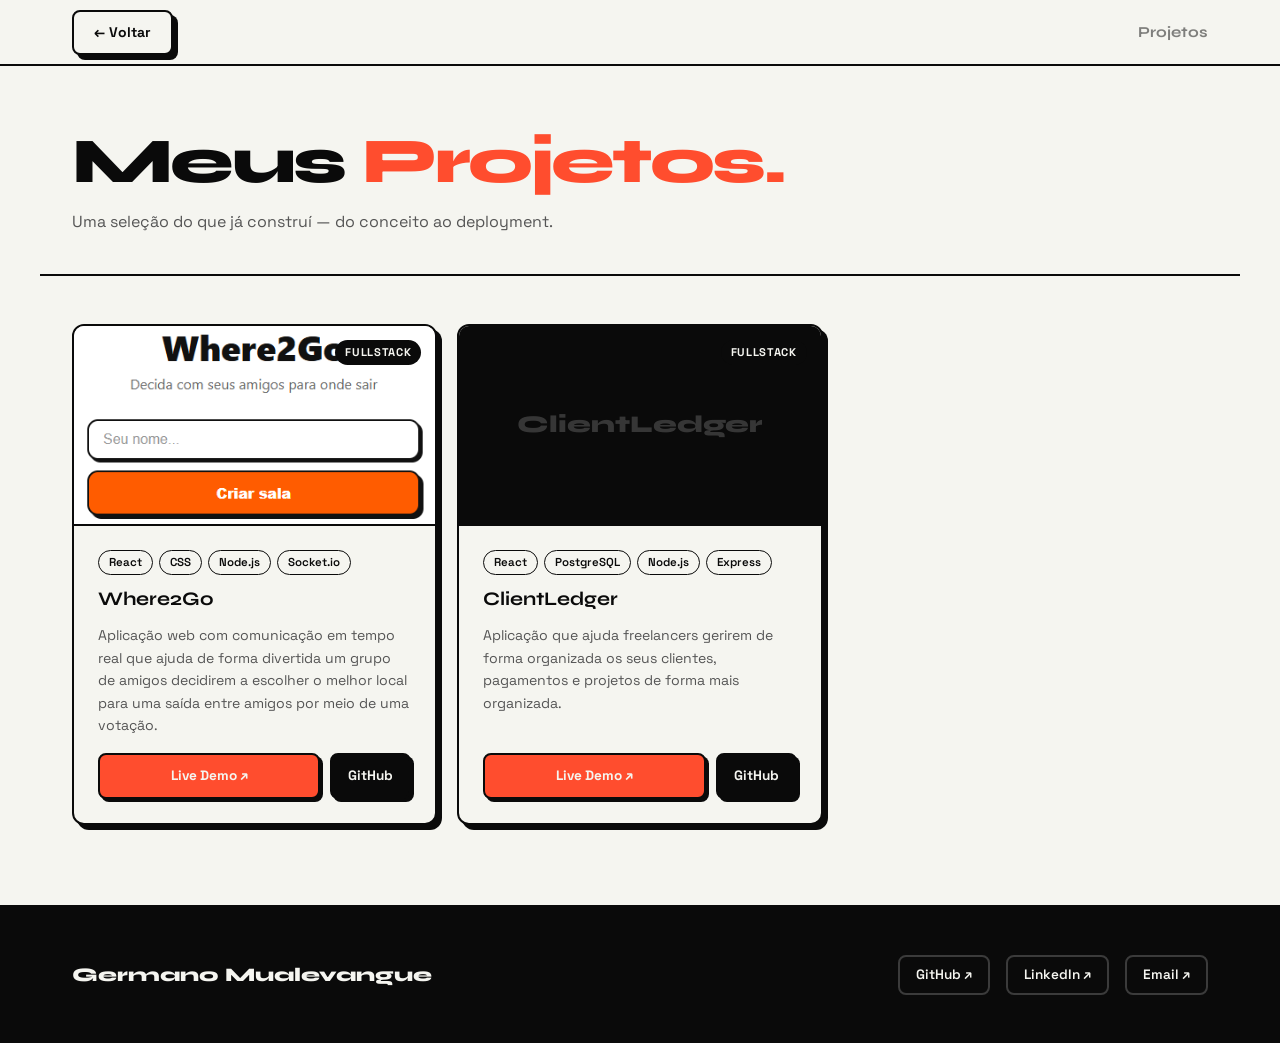
==== pages/projects.html @ d9a73357 "feat: alguns arranjos no portfolio" ====
<!DOCTYPE html>
<html lang="pt-br">

<head>
    <meta charset="UTF-8">
    <meta name="viewport" content="width=device-width, initial-scale=1.0">
    <title>Projetos | Germano Mualevangue</title>
    <link
        href="https://fonts.googleapis.com/css2?family=Space+Grotesk:wght@400;500;600;700&family=Syne:wght@700;800&display=swap"
        rel="stylesheet">
    <link rel="stylesheet" href="../styles/projects.css">
    <link rel="stylesheet" href="../mediaqueries/media.css">

<body>

    <header>
        <nav>
            <a href="../index.html" class="btn-back">← Voltar</a>
            <span class="nav-title">Projetos</span>
        </nav>
    </header>

    <main>
        <div class="page-header">
            <h1>Meus <span>Projetos.</span></h1>
            <p>Uma seleção do que já construí — do conceito ao deployment.</p>
        </div>

        <section class="projects-section">
            <div class="projects-grid">
                
                <div class="project-card">
                    <div class="card-preview yellow">
                        <img src="../assets/Captura de ecrã 2026-04-06 213855.png" alt="imagem do projeto">
                        <span class="card-badge">fullstack</span>
                    </div>
                    <div class="card-body">
                        <div class="card-tags">
                            <span class="tag">React</span>
                            <span class="tag">CSS</span>
                            <span class="tag">Node.js</span>
                            <span class="tag">Socket.io</span>
                        </div>
                        <h3>Where2Go</h3>
                        <p>Aplicação web com comunicação em tempo real que ajuda de forma divertida um grupo de amigos decidirem a escolher o melhor local para uma saída entre amigos por meio de uma votação.</p>
                        <div class="card-actions">
                            <a href="#" class="btn-demo">Live Demo ↗</a>
                            <a href="#" class="btn-code">GitHub</a>
                        </div>
                    </div>
                </div>

                 
                <div class="project-card">
                    <div class="card-preview dark">
                        <div class="card-preview-label" style="color:white">ClientLedger</div>
                        <div class="card-preview-icon"></div>
                        <span class="card-badge">fullstack</span>
                    </div>
                    <div class="card-body">
                        <div class="card-tags">
                            <span class="tag">React</span>
                            <span class="tag">PostgreSQL</span>
                            <span class="tag">Node.js</span>
                            <span class="tag">Express</span>
                        </div>
                        <h3>ClientLedger</h3>
                        <p>Aplicação que ajuda freelancers gerirem de forma organizada os seus clientes, pagamentos e projetos de forma mais organizada.</p>
                        <div class="card-actions">
                            <a href="#" class="btn-demo">Live Demo ↗</a>
                            <a href="#" class="btn-code">GitHub</a>
                        </div>
                    </div>
                </div>

            </div>
        </section>
    </main> 

    <footer>
        <div class="footer-inner">
            <div class="footer-logo">Germano Mualevangue</div>
            <div class="footer-links">
                <a href="https://github.com/Stormzy377" class="footer-link" target="_blank">GitHub ↗</a>
                <a href="https://www.linkedin.com/in/germanos-sorte/" class="footer-link" target="_blank">LinkedIn ↗</a>
                <a href="mailto:germanosorte9@email.com" class="footer-link">Email ↗</a>
            </div>
        </div>
    </footer>

</body>

</html>
---- styles/projects.css ----
*,
*::before,
*::after {
  box-sizing: border-box;
  margin: 0;
  padding: 0;
}

:root {
  --black: #0a0a0a;
  --white: #f5f5f0;
  --coral: #ff4d2e;
  --yellow: #f5e642;
  --border: 2.5px solid #0a0a0a;
  --shadow: 5px 5px 0px #0a0a0a;
  --shadow-lg: 8px 8px 0px #0a0a0a;
  --radius: 12px;
}

html {
  scroll-behavior: smooth;
}

body {
  background: var(--white);
  color: var(--black);
  font-family: "Space Grotesk", sans-serif;
  font-size: 16px;
  line-height: 1.5;
  overflow-x: hidden;
}

header {
  position: sticky;
  top: 0;
  z-index: 100;
  background: var(--white);
  border-bottom: var(--border);
}

nav {
  max-width: 1200px;
  margin: 0 auto;
  padding: 0 2rem;
  height: 64px;
  display: flex;
  align-items: center;
  justify-content: space-between;
}

.btn-back {
  display: inline-flex;
  align-items: center;
  gap: 8px;
  padding: 10px 20px;
  background: var(--white);
  color: var(--black);
  text-decoration: none;
  font-weight: 700;
  font-size: 0.875rem;
  border: var(--border);
  border-radius: 8px;
  box-shadow: var(--shadow);
  transition:
    transform 0.12s,
    box-shadow 0.12s,
    background 0.12s;
}

.btn-back:hover {
  transform: translate(-2px, -2px);
  box-shadow: 7px 7px 0 var(--black);
  background: var(--yellow);
}

.nav-title {
  font-family: "Syne", sans-serif;
  font-size: 0.95rem;
  font-weight: 700;
  opacity: 0.5;
}

.page-header {
  max-width: 1200px;
  margin: 0 auto;
  padding: 4rem 2rem 2.5rem;
  border-bottom: var(--border);
}

.page-header h1 {
  font-family: "Syne", sans-serif;
  font-size: clamp(2.5rem, 5vw, 4.5rem);
  font-weight: 800;
  letter-spacing: -0.04em;
  line-height: 1;
  margin-bottom: 1rem;
}

.page-header h1 span {
  color: var(--coral);
}

.page-header p {
  font-size: 1rem;
  color: #555;
  max-width: 500px;
}

.projects-section {
  max-width: 1200px;
  margin: 0 auto;
  padding: 3rem 2rem 5rem;
}

.projects-grid {
  display: grid;
  grid-template-columns: repeat(auto-fill, minmax(340px, 1fr));
  gap: 20px;
}

.project-card {
  border: var(--border);
  border-radius: var(--radius);
  overflow: hidden;
  background: var(--white);
  box-shadow: var(--shadow);
  transition:
    transform 0.15s,
    box-shadow 0.15s;
  display: flex;
  flex-direction: column;
}

.project-card:hover {
  transform: translate(-3px, -3px);
  box-shadow: var(--shadow-lg);
}


.card-preview img {
    width: 100%;
    height: 100%;
    object-fit: cover;
    display: block;
}

.card-preview {
  height: 200px;
  display: flex;
  align-items: center;
  justify-content: center;
  border-bottom: var(--border);
  position: relative;
  overflow: hidden;
}

.card-preview.coral {
  background: var(--coral);
}
.card-preview.yellow {
  background: var(--yellow);
}
.card-preview.dark {
  background: var(--black);
}

.card-preview-label {
  font-family: "Syne", sans-serif;
  font-size: 1.5rem;
  font-weight: 800;
  opacity: 0.18;
  text-align: center;
  padding: 1rem;
}

.card-preview.dark .card-preview-label {
  color: var(--white);
}

.card-preview-icon {
  position: absolute;
  font-size: 3rem;
  opacity: 0.7;
}

.card-badge {
  position: absolute;
  top: 14px;
  right: 14px;
  padding: 4px 10px;
  background: var(--black);
  color: var(--white);
  font-size: 0.7rem;
  font-weight: 700;
  border-radius: 100px;
  letter-spacing: 0.06em;
  text-transform: uppercase;
}

.card-body {
  padding: 24px;
  flex: 1;
  display: flex;
  flex-direction: column;
  gap: 10px;
}

.card-tags {
  display: flex;
  flex-wrap: wrap;
  gap: 6px;
}

.tag {
  padding: 3px 10px;
  border: 1.5px solid var(--black);
  border-radius: 100px;
  font-size: 0.72rem;
  font-weight: 600;
  background: transparent;
}

.card-body h3 {
  font-family: "Syne", sans-serif;
  font-size: 1.2rem;
  font-weight: 700;
}

.card-body p {
  font-size: 0.88rem;
  color: #555;
  line-height: 1.6;
  flex: 1;
}

.card-actions {
  display: flex;
  gap: 10px;
  padding-top: 6px;
}

.btn-demo {
  flex: 1;
  display: inline-flex;
  align-items: center;
  justify-content: center;
  gap: 6px;
  padding: 11px 16px;
  background: var(--coral);
  color: var(--white);
  text-decoration: none;
  font-weight: 700;
  font-size: 0.85rem;
  border: var(--border);
  border-radius: 8px;
  box-shadow: 3px 3px 0 var(--black);
  transition:
    transform 0.12s,
    box-shadow 0.12s;
}

.btn-demo:hover {
  transform: translate(-1px, -1px);
  box-shadow: 4px 4px 0 var(--black);
}

.btn-code {
  display: inline-flex;
  align-items: center;
  justify-content: center;
  gap: 6px;
  padding: 11px 16px;
  background: var(--black);
  color: var(--white);
  text-decoration: none;
  font-weight: 700;
  font-size: 0.85rem;
  border: var(--border);
  border-radius: 8px;
  box-shadow: 3px 3px 0 var(--black);
  transition:
    transform 0.12s,
    box-shadow 0.12s,
    background 0.12s,
    color 0.12s;
}

.btn-code:hover {
  transform: translate(-1px, -1px);
  box-shadow: 4px 4px 0 var(--black);
  background: var(--yellow);
  color: var(--black);
}

@keyframes fadeUp {
  from {
    opacity: 0;
    transform: translateY(30px);
  }
  to {
    opacity: 1;
    transform: translateY(0);
  }
}

.project-card {
  opacity: 0;
  animation: fadeUp 0.5s ease forwards;
}

.project-card:nth-child(1) {
  animation-delay: 0.05s;
}
.project-card:nth-child(2) {
  animation-delay: 0.15s;
}
.project-card:nth-child(3) {
  animation-delay: 0.25s;
}

footer {
  border-top: var(--border);
  background: var(--black);
  color: var(--white);
}

.footer-inner {
  max-width: 1200px;
  margin: 0 auto;
  padding: 3rem 2rem;
  display: flex;
  align-items: center;
  justify-content: space-between;
  flex-wrap: wrap;
  gap: 1rem;
}

.footer-logo {
  font-family: "Syne", sans-serif;
  font-size: 1.2rem;
  font-weight: 800;
}

.footer-links {
  display: flex;
  gap: 1rem;
}

.footer-link {
  display: inline-flex;
  align-items: center;
  gap: 6px;
  padding: 8px 16px;
  border: 2px solid rgba(255, 255, 255, 0.2);
  border-radius: 8px;
  color: var(--white);
  text-decoration: none;
  font-size: 0.85rem;
  font-weight: 600;
  transition:
    border-color 0.12s,
    background 0.12s;
}

.footer-link:hover {
  border-color: var(--coral);
  background: rgba(255, 77, 46, 0.1);
}
---- mediaqueries/media.css ----
@media (max-width: 768px) {
  .hero {
    grid-template-columns: 1fr;
    gap: 1.5rem;
    padding: 2rem 1.2rem;
  }
  .hero-left h1 {
    font-size: 2rem;
  }

  .hero-actions {
    flex-direction: column;
  }

  .btn-primary, .btn-outline {
    width: 100%;
    justify-content: center;
  }

  .logo {
    font-size: 0.90rem;
  }

  .about-grid {
    grid-template-columns: 1fr;
  }
  .about-card.wide {
    grid-column: span 1;
  }
  .footer-inner {
    flex-direction: column;
    align-items: flex-start;
  }
  .section-wrapper {
    padding: 0 1.5rem;
  }
}

@media (max-width: 768px) {
  .projects-grid {
    grid-template-columns: 1fr;
  }
  .page-header {
    padding: 3rem 1.5rem 2rem;
  }
  .projects-section {
    padding: 2rem 1.5rem 4rem;
  }
  nav {
    padding: 0 1.5rem;
  }
}
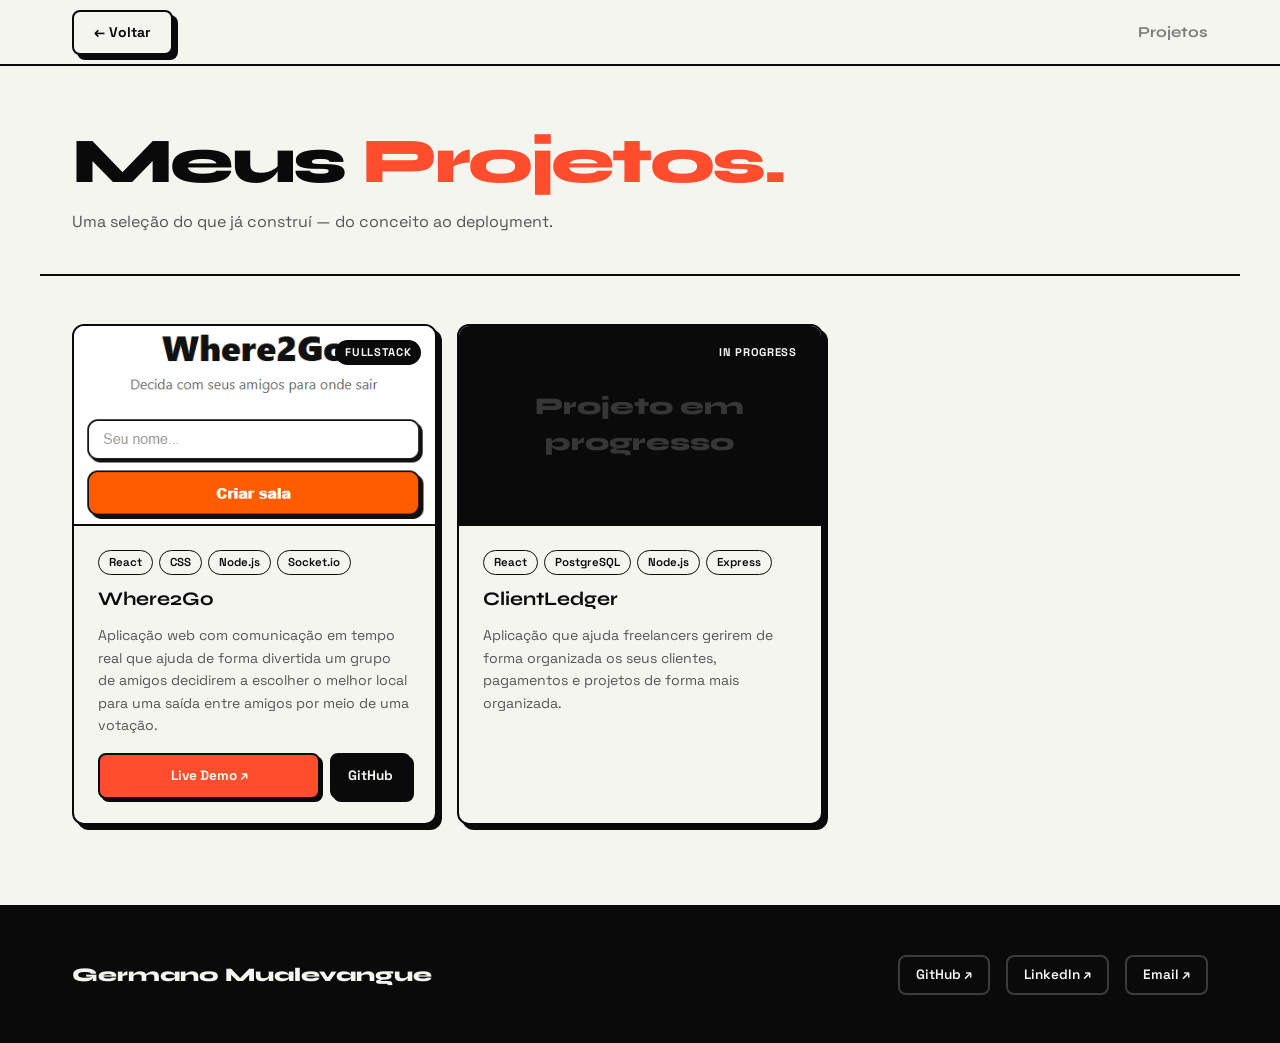
==== commit e89f1336: "feat: alguns arranjos no portfolio projetos e retificações" ====
--- a/pages/projects.html
+++ b/pages/projects.html
@@ -53,9 +53,9 @@
                  
                 <div class="project-card">
                     <div class="card-preview dark">
-                        <div class="card-preview-label" style="color:white">ClientLedger</div>
+                        <div class="card-preview-label" style="color:white">Projeto em progresso</div>
                         <div class="card-preview-icon"></div>
-                        <span class="card-badge">fullstack</span>
+                        <span class="card-badge">in progress</span>
                     </div>
                     <div class="card-body">
                         <div class="card-tags">
@@ -67,8 +67,8 @@
                         <h3>ClientLedger</h3>
                         <p>Aplicação que ajuda freelancers gerirem de forma organizada os seus clientes, pagamentos e projetos de forma mais organizada.</p>
                         <div class="card-actions">
-                            <a href="#" class="btn-demo">Live Demo ↗</a>
-                            <a href="#" class="btn-code">GitHub</a>
+                            <!-- <a href="#" class="btn-demo">Live Demo ↗</a>
+                            <a href="#" class="btn-code">GitHub</a> -->
                         </div>
                     </div>
                 </div>
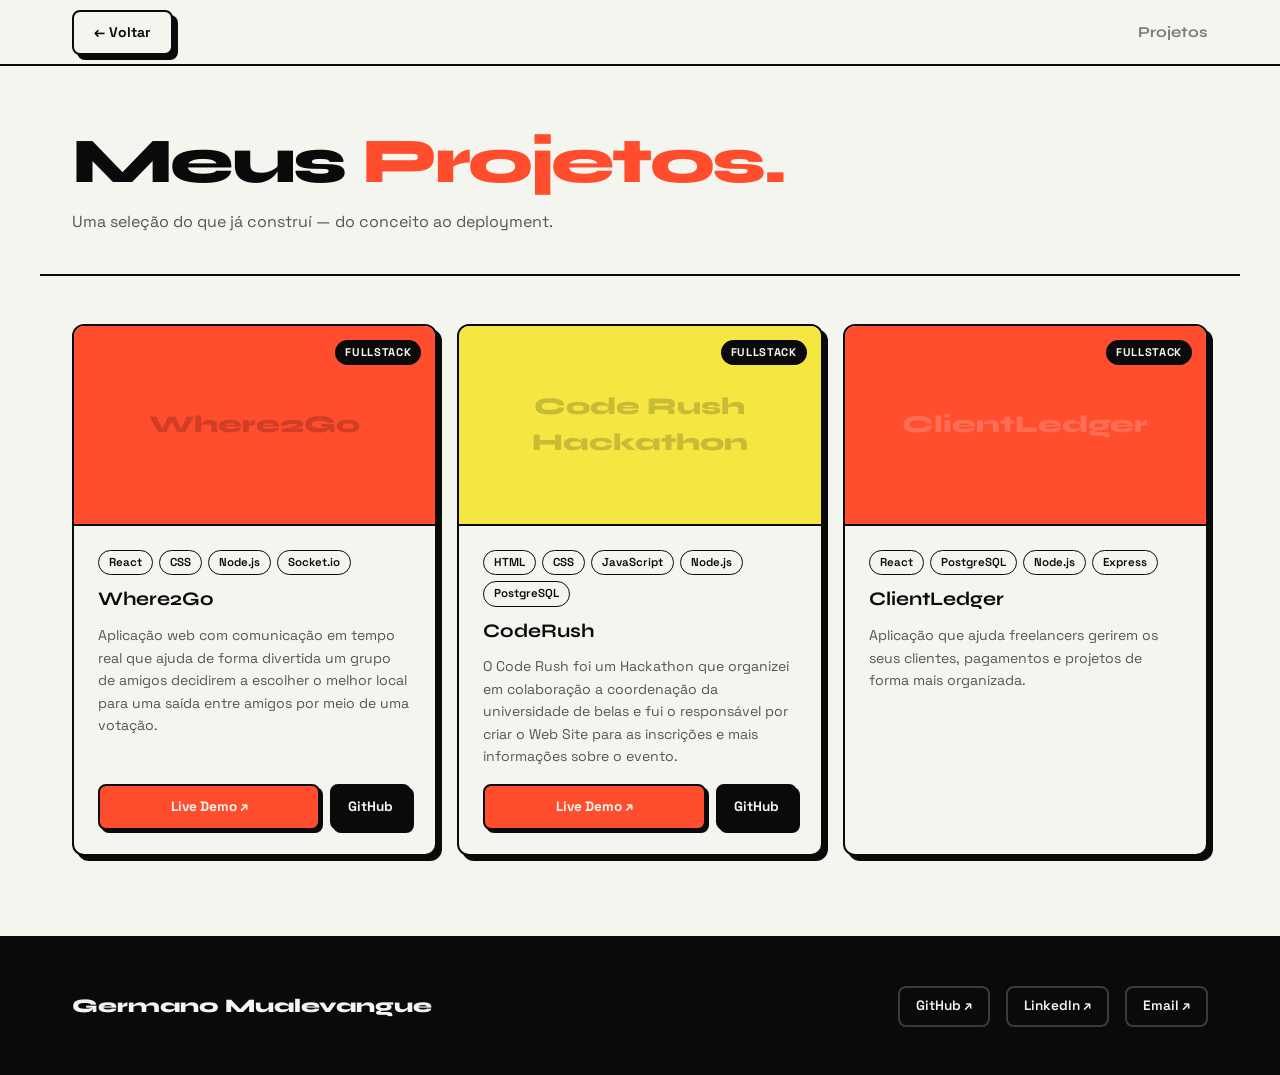
==== commit 0b559030: "feat: projeto novo adicionado" ====
--- a/pages/projects.html
+++ b/pages/projects.html
@@ -10,6 +10,7 @@
         rel="stylesheet">
     <link rel="stylesheet" href="../styles/projects.css">
     <link rel="stylesheet" href="../mediaqueries/media.css">
+    <link rel="icon" href="../assets/favicon.webp">
 
 <body>
 
@@ -30,8 +31,9 @@
             <div class="projects-grid">
                 
                 <div class="project-card">
-                    <div class="card-preview yellow">
-                        <img src="../assets/Captura de ecrã 2026-04-06 213855.png" alt="imagem do projeto">
+                    <div class="card-preview coral">
+                        <div class="card-preview-label" style="color:black">Where2Go</div>
+                        <!-- <img src="../assets/Captura de ecrã 2026-04-06 213855.png" alt="imagem do projeto"> -->
                         <span class="card-badge">fullstack</span>
                     </div>
                     <div class="card-body">
@@ -44,7 +46,29 @@
                         <h3>Where2Go</h3>
                         <p>Aplicação web com comunicação em tempo real que ajuda de forma divertida um grupo de amigos decidirem a escolher o melhor local para uma saída entre amigos por meio de uma votação.</p>
                         <div class="card-actions">
-                            <a href="#" class="btn-demo">Live Demo ↗</a>
+                            <a href="https://where2-go-beta.vercel.app/" class="btn-demo" target="_blank">Live Demo ↗</a>
+                            <a href="https://github.com/Stormzy377/Where2Go" class="btn-code">GitHub</a>
+                        </div>
+                    </div>
+                </div>
+
+                <div class="project-card">
+                    <div class="card-preview yellow">
+                        <div class="card-preview-label" style="color:black">Code Rush Hackathon</div>
+                        <span class="card-badge">fullstack</span>
+                    </div>
+                    <div class="card-body">
+                        <div class="card-tags">
+                            <span class="tag">HTML</span>
+                            <span class="tag">CSS</span>
+                            <span class="tag">JavaScript</span>
+                            <span class="tag">Node.js</span>
+                            <span class="tag">PostgreSQL</span>
+                        </div>
+                        <h3>CodeRush</h3>
+                        <p>O Code Rush foi um Hackathon que organizei em colaboração a coordenação da universidade de belas e fui o responsável por criar o Web Site para as inscrições e mais informações sobre o evento.</p>
+                        <div class="card-actions">
+                            <a href="#" class="btn-demo" target="_blank">Live Demo ↗</a>
                             <a href="#" class="btn-code">GitHub</a>
                         </div>
                     </div>
@@ -52,10 +76,10 @@
 
                  
                 <div class="project-card">
-                    <div class="card-preview dark">
-                        <div class="card-preview-label" style="color:white">Projeto em progresso</div>
+                    <div class="card-preview coral">
+                        <div class="card-preview-label" style="color:white">ClientLedger</div>
                         <div class="card-preview-icon"></div>
-                        <span class="card-badge">in progress</span>
+                        <span class="card-badge">fullstack</span>
                     </div>
                     <div class="card-body">
                         <div class="card-tags">
@@ -65,7 +89,7 @@
                             <span class="tag">Express</span>
                         </div>
                         <h3>ClientLedger</h3>
-                        <p>Aplicação que ajuda freelancers gerirem de forma organizada os seus clientes, pagamentos e projetos de forma mais organizada.</p>
+                        <p>Aplicação que ajuda freelancers gerirem os seus clientes, pagamentos e projetos de forma mais organizada.</p>
                         <div class="card-actions">
                             <!-- <a href="#" class="btn-demo">Live Demo ↗</a>
                             <a href="#" class="btn-code">GitHub</a> -->
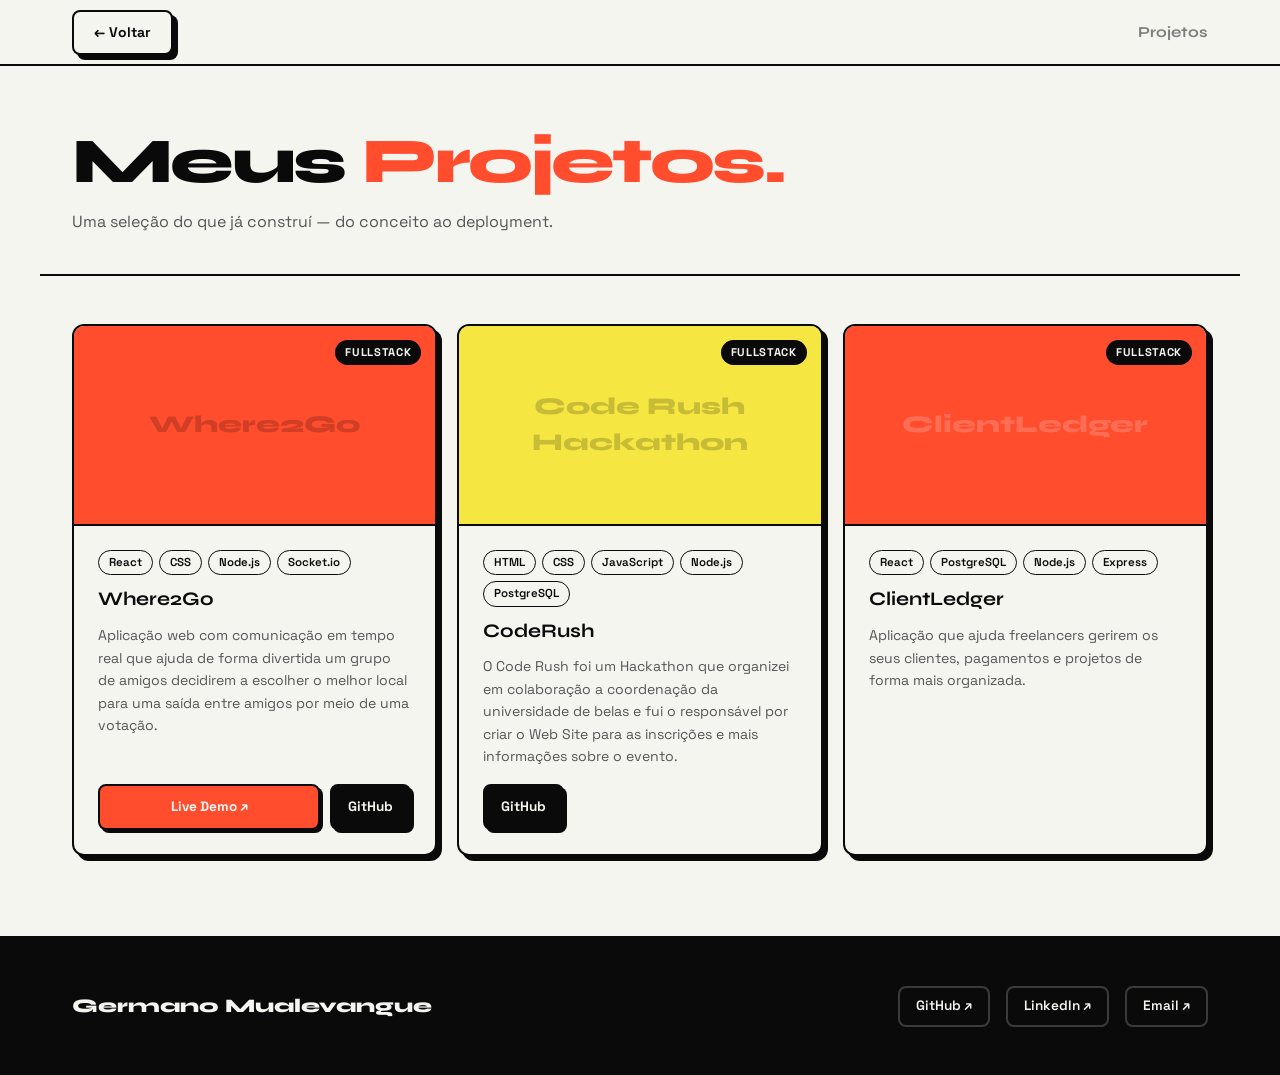
==== commit d219638c: "feat: uma pequena alteração no link" ====
--- a/pages/projects.html
+++ b/pages/projects.html
@@ -68,8 +68,8 @@
                         <h3>CodeRush</h3>
                         <p>O Code Rush foi um Hackathon que organizei em colaboração a coordenação da universidade de belas e fui o responsável por criar o Web Site para as inscrições e mais informações sobre o evento.</p>
                         <div class="card-actions">
-                            <a href="#" class="btn-demo" target="_blank">Live Demo ↗</a>
-                            <a href="#" class="btn-code">GitHub</a>
+                            <!-- <a href="#" class="btn-demo" target="_blank">Live Demo ↗</a> -->
+                            <a href="https://github.com/Stormzy377/CodeRush" class="btn-code">GitHub</a>
                         </div>
                     </div>
                 </div>
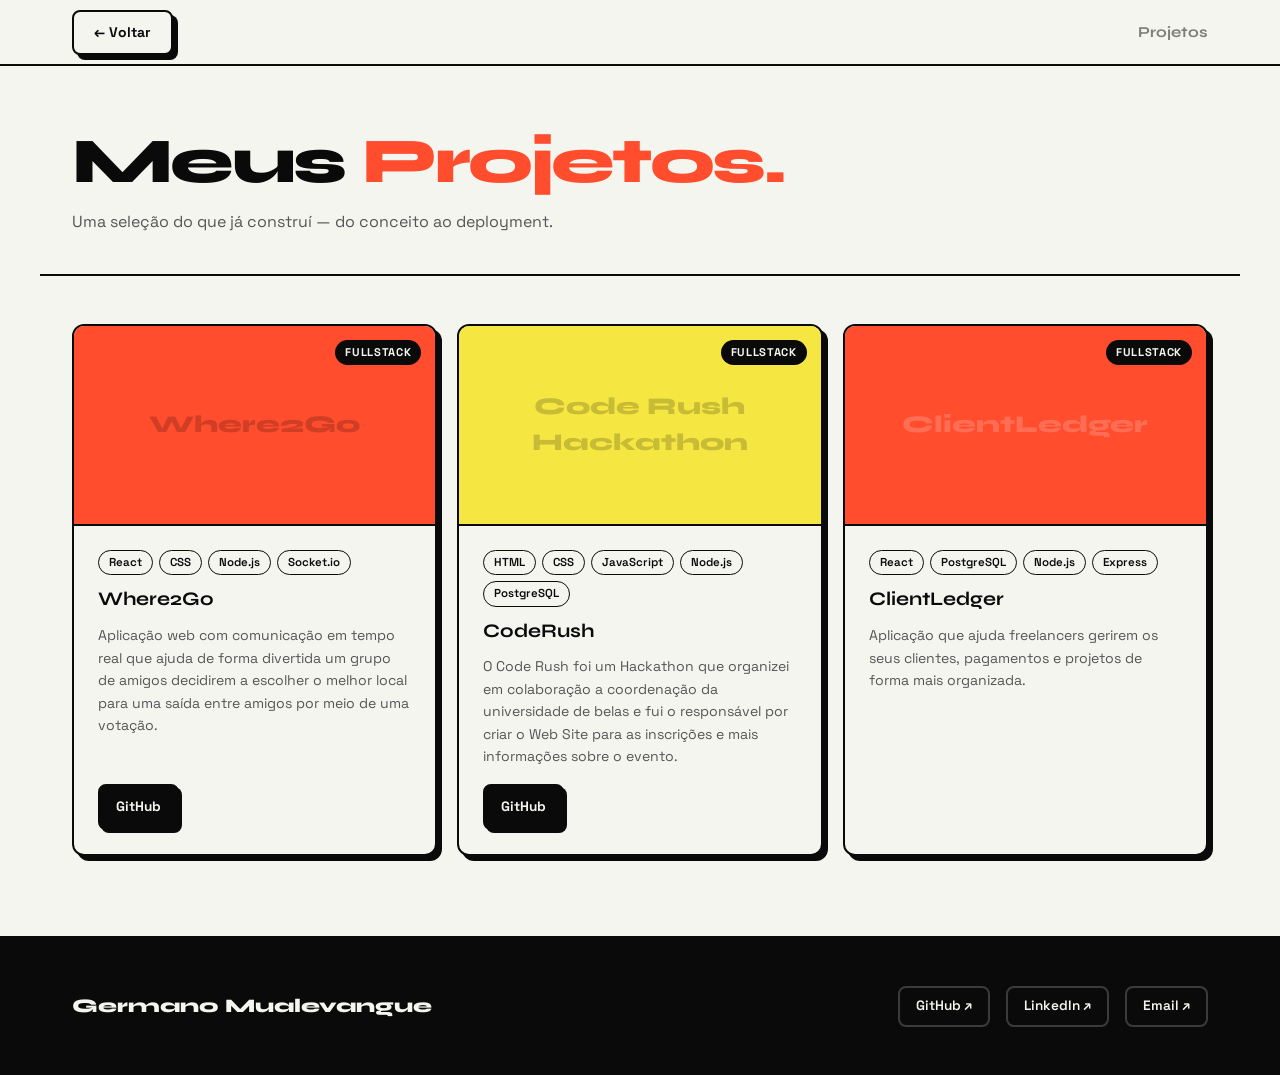
==== commit cdc56684: "Comment out Live Demo link in projects.html Comment out the Live Demo link for Where2Go project." ====
--- a/pages/projects.html
+++ b/pages/projects.html
@@ -46,7 +46,7 @@
                         <h3>Where2Go</h3>
                         <p>Aplicação web com comunicação em tempo real que ajuda de forma divertida um grupo de amigos decidirem a escolher o melhor local para uma saída entre amigos por meio de uma votação.</p>
                         <div class="card-actions">
-                            <a href="https://where2-go-beta.vercel.app/" class="btn-demo" target="_blank">Live Demo ↗</a>
+                            <!--<a href="https://where2-go-beta.vercel.app/" class="btn-demo" target="_blank">Live Demo ↗</a>-->
                             <a href="https://github.com/Stormzy377/Where2Go" class="btn-code">GitHub</a>
                         </div>
                     </div>
@@ -114,4 +114,4 @@
 
 </body>
 
-</html>+</html>
